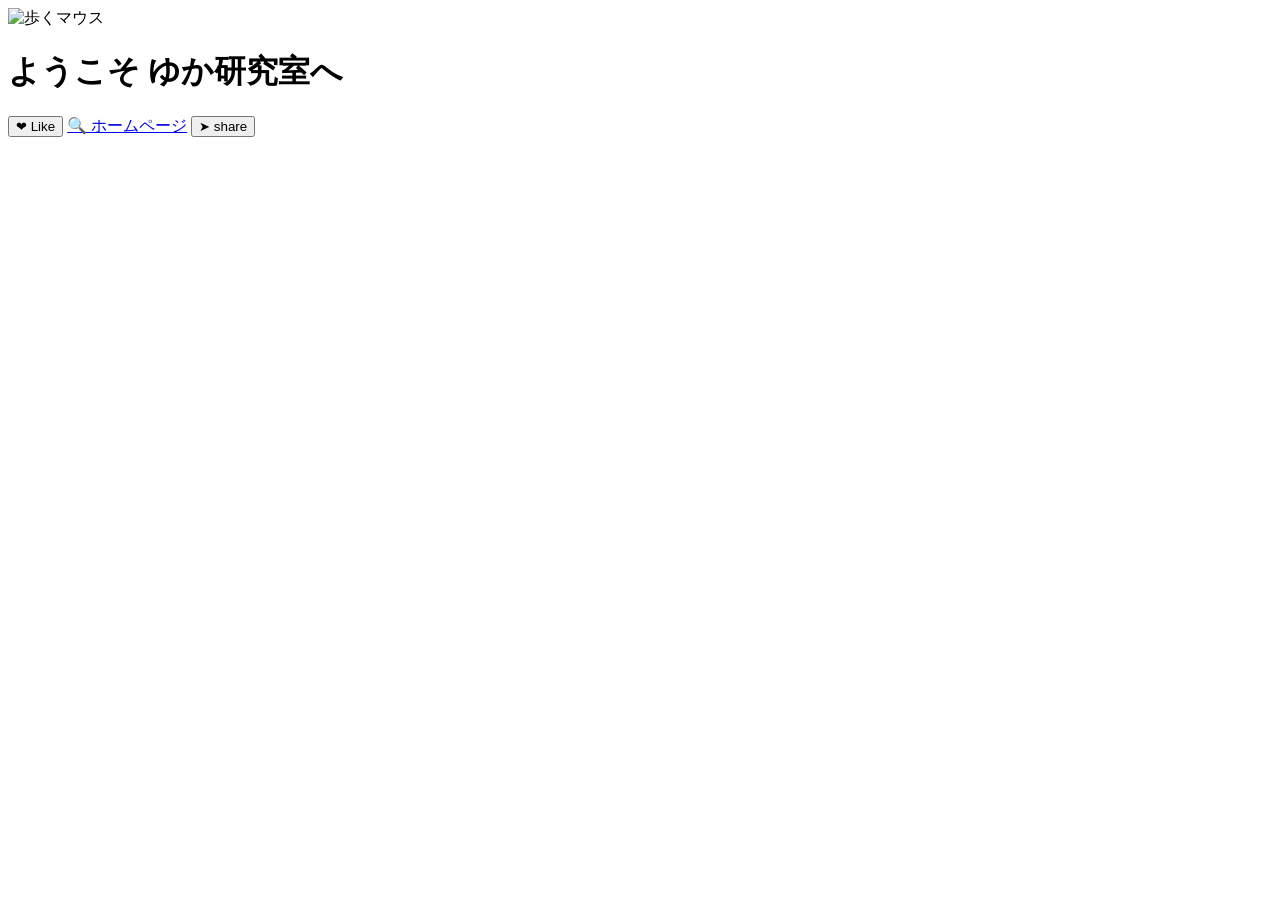
==== index.html @ 5fd3141e "Add initial HTML structure for the homepage" ====
<!DOCTYPE html>
<html lang="ja">
<head>
  <meta charset="UTF-8" />
  <meta name="viewport" content="width=device-width, initial-scale=1.0" />
  <title>ゆか研究室</title>
  <link rel="stylesheet" href="style.css" />
</head>
<body>
  <main class="intro">
    <div class="grid-bg"></div>

    <img src="assets/mouse.gif" class="mouse" alt="歩くマウス" />

    <h1 class="title">
      <span>ようこそ</span>
      <strong>ゆか研究室へ</strong>
    </h1>

    <div class="buttons">
      <button>❤ Like</button>
      <a href="home.html">🔍 ホームページ</a>
      <button class="share">➤ share</button>
    </div>
  </main>

  <script src="script.js"></script>
</body>
</html>
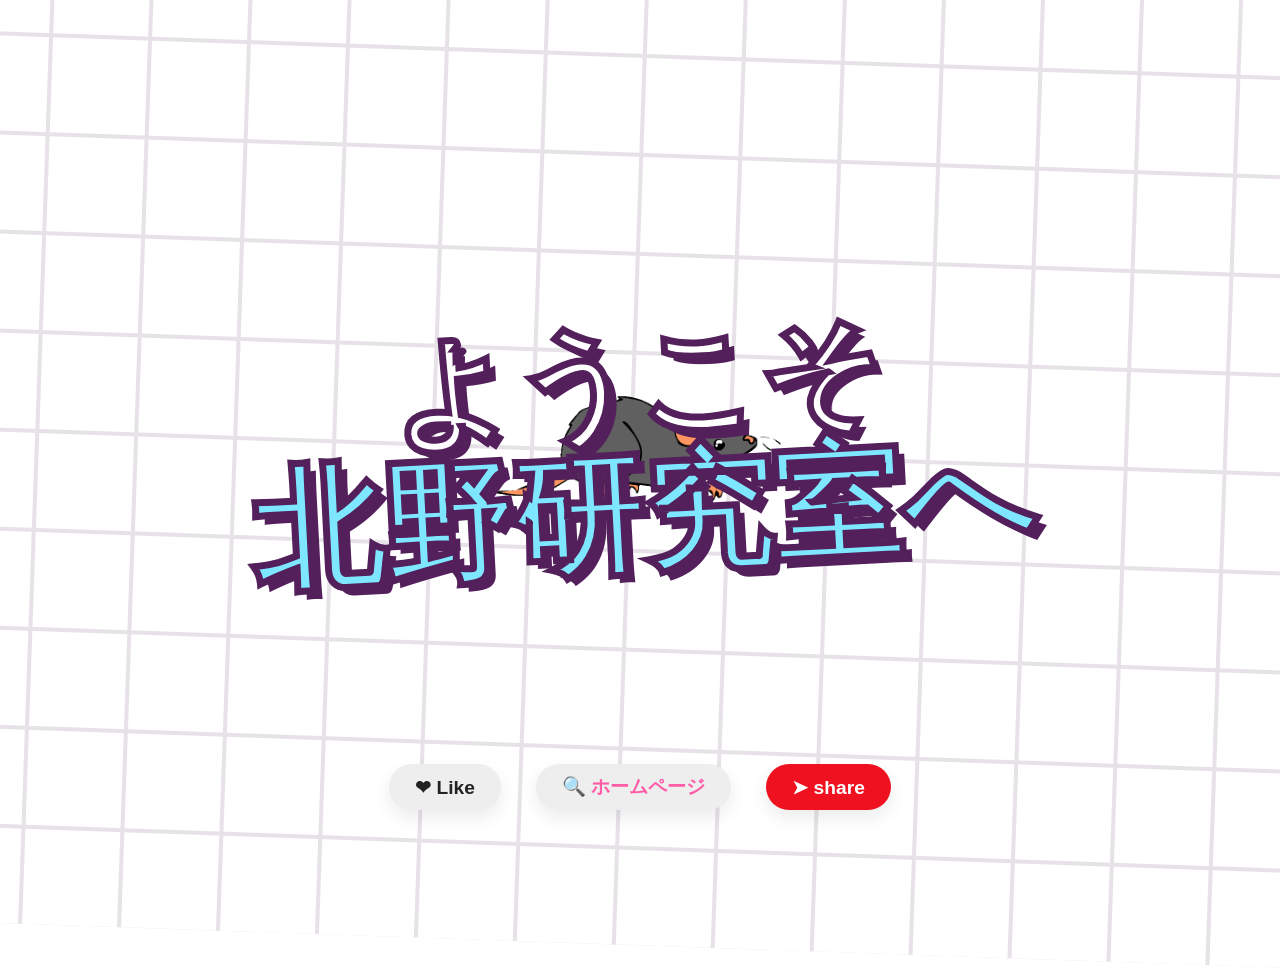
==== commit 16e02ac4: "Change lab name from 'ゆか研究室' to '北野研究室'" ====
--- a/index.html
+++ b/index.html
@@ -3,7 +3,7 @@
 <head>
   <meta charset="UTF-8" />
   <meta name="viewport" content="width=device-width, initial-scale=1.0" />
-  <title>ゆか研究室</title>
+  <title>北野研究室</title>
   <link rel="stylesheet" href="style.css" />
 </head>
 <body>
@@ -14,7 +14,7 @@
 
     <h1 class="title">
       <span>ようこそ</span>
-      <strong>ゆか研究室へ</strong>
+      <strong>北野研究室へ</strong>
     </h1>
 
     <div class="buttons">
--- a/style.css
+++ b/style.css
@@ -0,0 +1,104 @@
+* {
+  box-sizing: border-box;
+}
+
+body {
+  margin: 0;
+  overflow: hidden;
+  font-family: "Hiragino Maru Gothic ProN", "Yu Gothic", sans-serif;
+  background: #ffffff;
+}
+
+.intro {
+  position: relative;
+  width: 100vw;
+  height: 100vh;
+  min-width: 1200px;
+  background: white;
+  display: flex;
+  justify-content: center;
+  align-items: center;
+}
+
+.grid-bg {
+  position: absolute;
+  inset: 0;
+  background-image:
+    linear-gradient(#ddd5df 4px, transparent 4px),
+    linear-gradient(90deg, #ddd5df 4px, transparent 4px);
+  background-size: 90px 90px;
+  opacity: 0.7;
+  transform: rotate(2deg) scale(1.1);
+}
+
+.mouse {
+  position: absolute;
+  width: clamp(180px, 28vw, 420px);
+  z-index: 2;
+  animation: mouseWalk 8s linear infinite;
+}
+
+.title {
+  position: relative;
+  z-index: 3;
+  text-align: center;
+  transform: rotate(-3deg);
+  line-height: 1.05;
+}
+
+.title span {
+  display: block;
+  font-size: clamp(48px, 10vw, 120px);
+  white-space: nowrap;
+  color: white;
+  -webkit-text-stroke: 7px #53205c;
+  text-shadow: 8px 8px 0 #53205c;
+}
+
+.title strong {
+  display: block;
+  font-size: clamp(52px, 11vw, 130px);
+  white-space: nowrap;
+  color: #7ee7ff;
+  -webkit-text-stroke: 7px #53205c;
+  text-shadow: 8px 8px 0 #53205c;
+}
+
+.buttons {
+  position: absolute;
+  bottom: 10%;
+  z-index: 4;
+  display: flex;
+  gap: 35px;
+}
+
+.buttons button,
+.buttons a {
+  border: none;
+  text-decoration: none;
+  background: #eeeeee;
+  color: #222;
+  padding: 10px 26px;
+  border-radius: 999px;
+  font-size: clamp(14px, 1.5vw, 22px);
+  font-weight: bold;
+  box-shadow: 0 8px 18px rgba(0,0,0,0.08);
+}
+
+.buttons a {
+  color: #ff5ca8;
+}
+
+.buttons .share {
+  background: #ef1020;
+  color: white;
+}
+
+@keyframes mouseWalk {
+  0% {
+    transform: translateX(-120vw);
+  }
+  100% {
+    transform: translateX(120vw);
+  }
+}
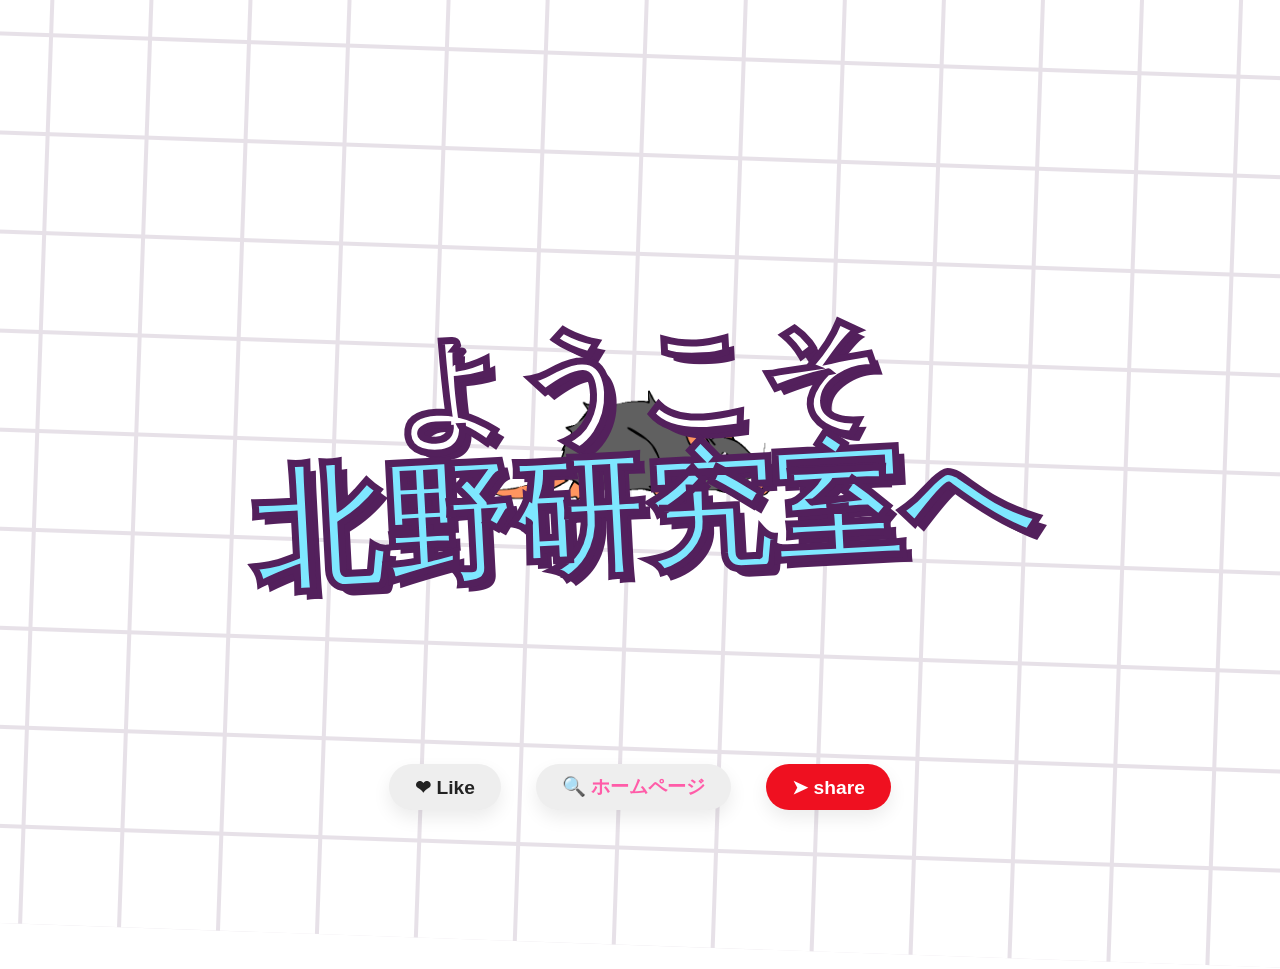
==== commit 5a9cab36: "Add preload link for mouse.gif in index.html" ====
--- a/index.html
+++ b/index.html
@@ -4,6 +4,7 @@
   <meta charset="UTF-8" />
   <meta name="viewport" content="width=device-width, initial-scale=1.0" />
   <title>北野研究室</title>
+  <link rel="preload" as="image" href="assets/mouse.gif">
   <link rel="stylesheet" href="style.css" />
 </head>
 <body>
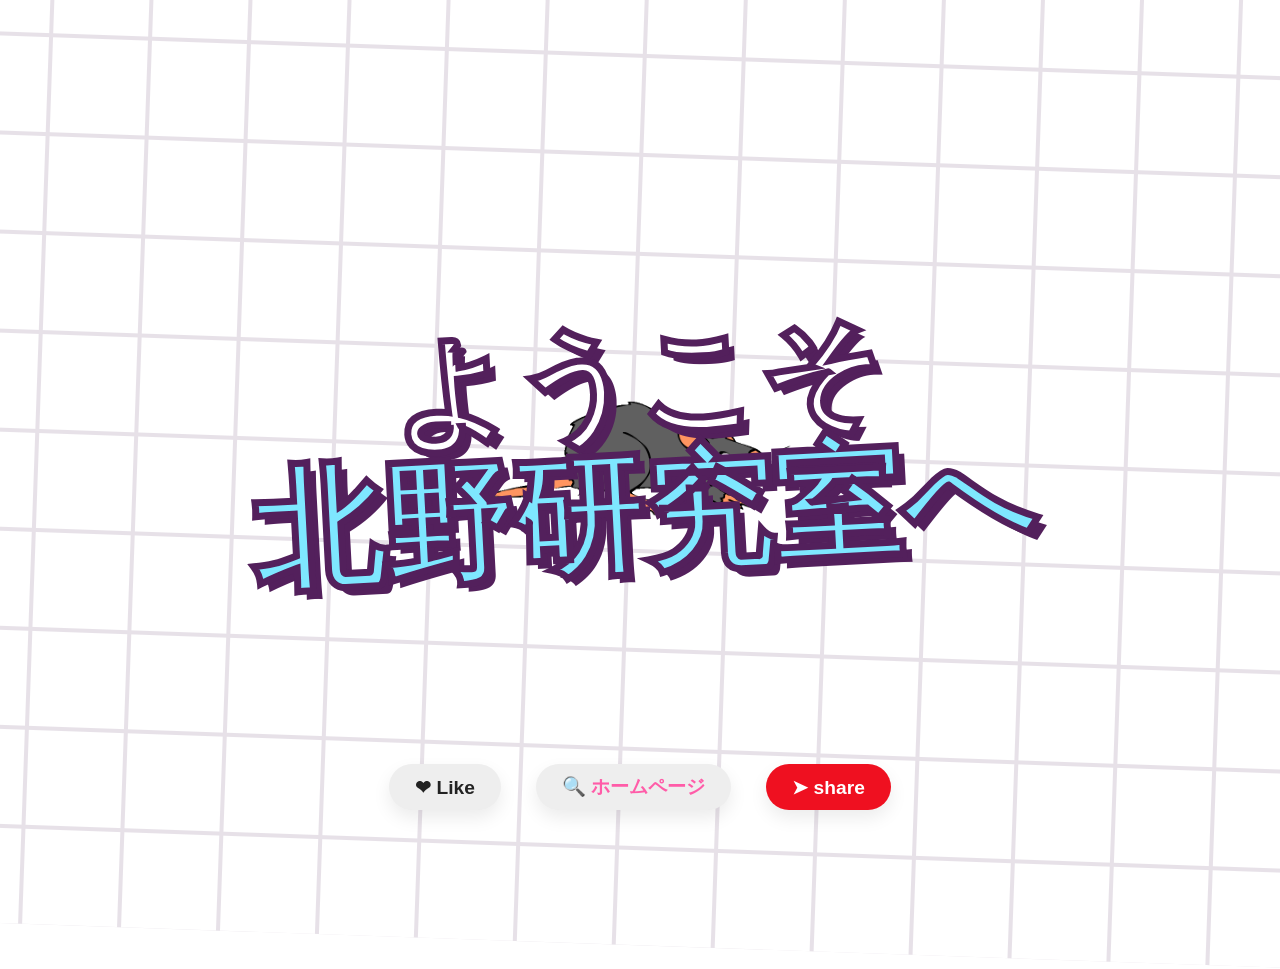
==== commit 58167e28: "Update index.html" ====
--- a/index.html
+++ b/index.html
@@ -4,7 +4,6 @@
   <meta charset="UTF-8" />
   <meta name="viewport" content="width=device-width, initial-scale=1.0" />
   <title>北野研究室</title>
-  <link rel="preload" as="image" href="assets/mouse.gif">
   <link rel="stylesheet" href="style.css" />
 </head>
 <body>
--- a/style.css
+++ b/style.css
@@ -13,7 +13,6 @@
   position: relative;
   width: 100vw;
   height: 100vh;
-  min-width: 1200px;
   background: white;
   display: flex;
   justify-content: center;
@@ -102,3 +101,33 @@
     transform: translateX(120vw);
   }
 }
+
+@media (max-width: 768px) {
+
+    .intro-title {
+        font-size: 52px;
+        line-height: 1.1;
+        text-align: center;
+    }
+
+    .mouse {
+        width: 110px;
+        top: 42%;
+        left: 50%;
+        transform: translateX(-50%);
+    }
+
+    .buttons {
+        flex-direction: column;
+        align-items: center;
+        gap: 18px;
+        bottom: 70px;
+    }
+
+    .buttons button,
+    .buttons a {
+        font-size: 18px;
+        padding: 12px 28px;
+    }
+
+}
